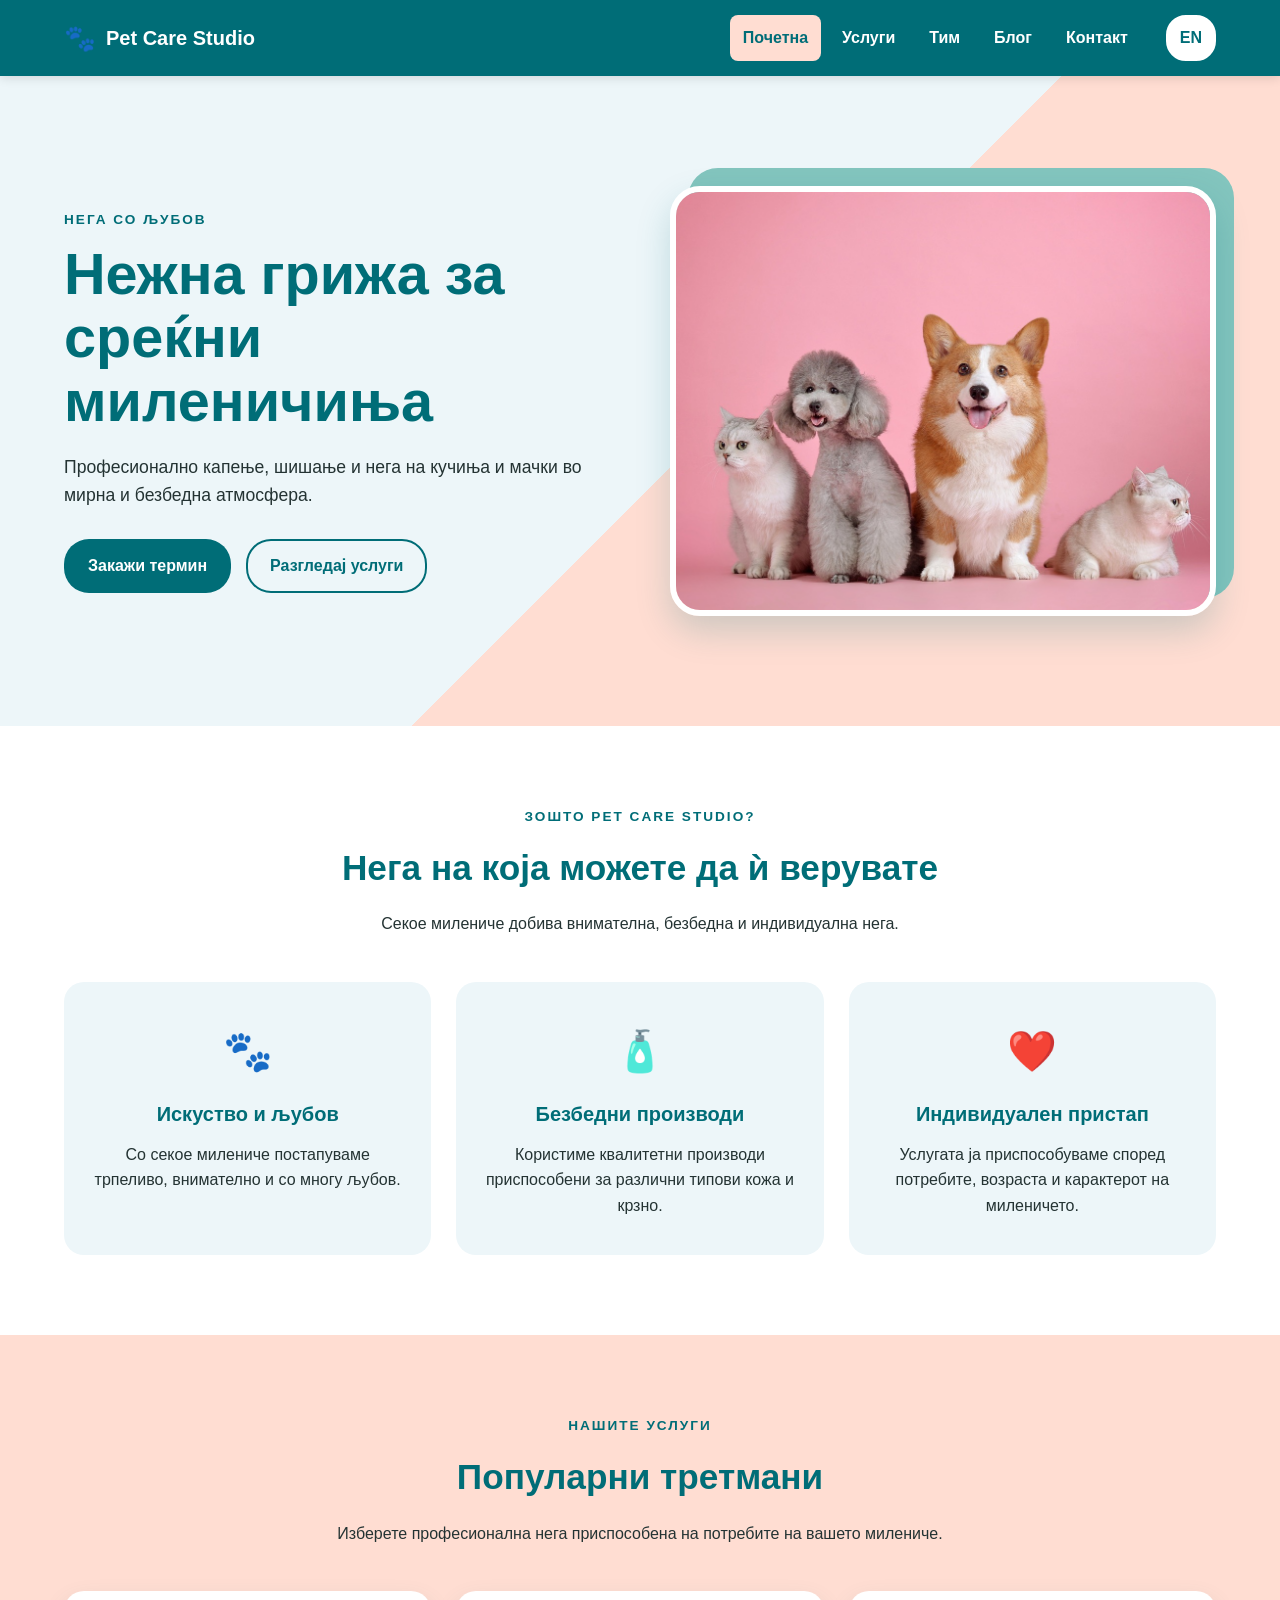
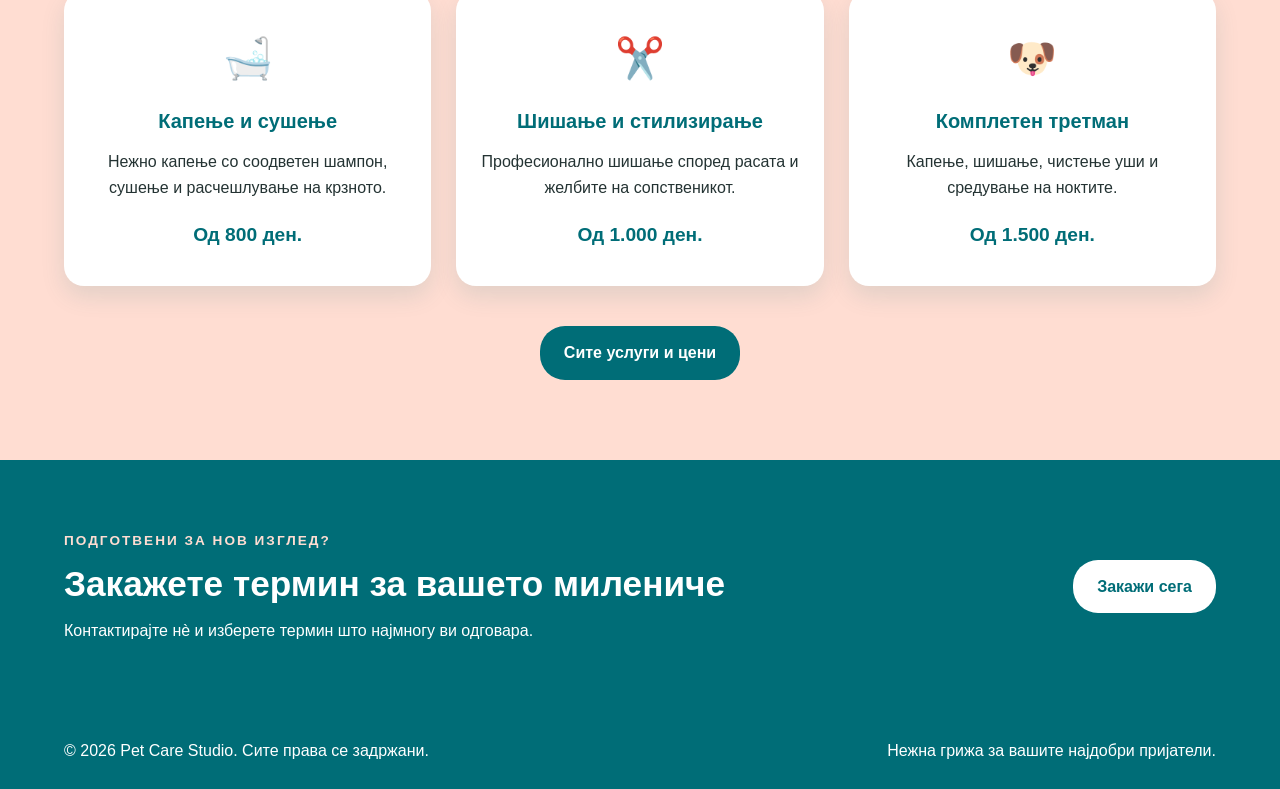
==== index.html @ 3c20f3f0 "Remove unused team stylesheet" ====
<!DOCTYPE html>
<html lang="mk">
<head>
    <meta charset="UTF-8">
    <meta name="viewport" content="width=device-width, initial-scale=1.0">
    <meta name="description" content="Pet Care Studio е салон за професионална нега на кучиња и мачки.">

    <title>Pet Care Studio | Почетна</title>

    <link rel="stylesheet" href="assets/css/global.css">
    <link rel="stylesheet" href="assets/css/home.css">
    <script src="assets/js/main.js" defer></script>

</head>
<body>

<header class="site-header">

    <div class="container header-container">
        <a class="logo" href="index.html">
            <span class="logo-icon">🐾</span>
            <span>Pet Care Studio</span>
        </a>

        <button class="menu-button" id="menu-button" type="button"
                aria-label="Отвори мени"
                aria-expanded="false">
            ☰
        </button>

        <nav class="main-navigation" id="main-navigation" aria-label="Главна навигација">

            <ul>
                <li>
                    <a class="active" href="index.html">Почетна</a>
                </li>
                <li>
                    <a href="services.html">Услуги</a>
                </li>
                <li>
                    <a href="team.html">Тим</a>
                </li>
                <li>
                    <a href="blog.html">Блог</a>
                </li>
                <li>
                    <a href="contact.html">Контакт</a>
                </li>
            </ul>

        </nav>

        <a class="language-button"
           href="en/index.html"
           lang="en">
            EN
        </a>

    </div>
</header>

<main>

    <section class="hero-section">
        <div class="container hero-container">

            <div class="hero-content">
                <p class="section-label">НЕГА СО ЉУБОВ</p>
                <h1>Нежна грижа за среќни миленичиња</h1>
                <p class="hero-description">Професионално капење, шишање и нега на кучиња и мачки во мирна и безбедна атмосфера.</p>

                <div class="hero-buttons">
                    <a class="button primary-button" href="contact.html">Закажи термин</a>
                    <a class="button secondary-button" href="services.html">Разгледај услуги</a>
                </div>
            </div>

            <div class="hero-image">
                <img src="assets/images/hero-pets.jpg" alt="Две кучиња и две мачки на розова позадина">
            </div>

        </div>
    </section>

    <section class="benefits-section">
        <div class="container">

            <div class="section-heading">
                <p class="section-label">ЗОШТО PET CARE STUDIO?</p>
                <h2>Нега на која можете да ѝ верувате</h2>
                <p>
                    Секое милениче добива внимателна, безбедна и
                    индивидуална нега.
                </p>
            </div>

            <div class="benefits-grid">

                <article class="benefit-card">
                    <span class="benefit-icon" aria-hidden="true">🐾</span>
                    <h3>Искуство и љубов</h3>
                    <p>
                        Со секое милениче постапуваме трпеливо,
                        внимателно и со многу љубов.
                    </p>
                </article>

                <article class="benefit-card">
                    <span class="benefit-icon" aria-hidden="true">🧴</span>
                    <h3>Безбедни производи</h3>
                    <p>
                        Користиме квалитетни производи приспособени
                        за различни типови кожа и крзно.
                    </p>
                </article>

                <article class="benefit-card">
                    <span class="benefit-icon" aria-hidden="true">❤️</span>
                    <h3>Индивидуален пристап</h3>
                    <p>
                        Услугата ја приспособуваме според потребите,
                        возраста и карактерот на миленичето.
                    </p>
                </article>

            </div>
        </div>
    </section>


    <section class="services-preview-section">
        <div class="container">

            <div class="section-heading">
                <p class="section-label">НАШИТЕ УСЛУГИ</p>
                <h2>Популарни третмани</h2>
                <p>
                    Изберете професионална нега приспособена
                    на потребите на вашето милениче.
                </p>
            </div>

            <div class="services-preview-grid">

                <article class="service-preview-card">
                    <span class="service-icon" aria-hidden="true">🛁</span>
                    <h3>Капење и сушење</h3>
                    <p>
                        Нежно капење со соодветен шампон,
                        сушење и расчешлување на крзното.
                    </p>
                    <p class="service-price">Од 800 ден.</p>
                </article>

                <article class="service-preview-card">
                    <span class="service-icon" aria-hidden="true">✂️</span>
                    <h3>Шишање и стилизирање</h3>
                    <p>
                        Професионално шишање според расата
                        и желбите на сопственикот.
                    </p>
                    <p class="service-price">Од 1.000 ден.</p>
                </article>

                <article class="service-preview-card">
                    <span class="service-icon" aria-hidden="true">🐶</span>
                    <h3>Комплетен третман</h3>
                    <p>
                        Капење, шишање, чистење уши
                        и средување на ноктите.
                    </p>
                    <p class="service-price">Од 1.500 ден.</p>
                </article>

            </div>

            <div class="section-action">
                <a class="button primary-button" href="services.html">
                    Сите услуги и цени
                </a>
            </div>

        </div>
    </section>

    <section class="appointment-section">
        <div class="container appointment-container">

            <div class="appointment-content">
                <p class="section-label">ПОДГОТВЕНИ ЗА НОВ ИЗГЛЕД?</p>

                <h2>Закажете термин за вашето милениче</h2>

                <p>
                    Контактирајте нè и изберете термин што
                    најмногу ви одговара.
                </p>
            </div>

            <a class="button appointment-button" href="contact.html">
                Закажи сега
            </a>

        </div>
    </section>

</main>

<footer class="site-footer">
    <div class="container footer-container">
        <p>© 2026 Pet Care Studio. Сите права се задржани.</p>
        <p>Нежна грижа за вашите најдобри пријатели.</p>
    </div>
</footer>

</body>
</html>
---- assets/css/global.css ----
:root {
    --primary-color: #006D77;
    --secondary-color: #83C5BE;
    --background-color: #EDF6F9;
    --accent-color: #FFDDD2;
    --text-color: #243333;
    --white-color: #FFFFFF;
}

* {
    box-sizing: border-box;
}

html {
    scroll-behavior: smooth;
}

body {
    margin: 0;
    color: var(--text-color);
    background-color: var(--background-color);
    font-family: Arial, Helvetica, sans-serif;
    font-size: 16px;
    line-height: 1.6;
}

img{
    display: block;
    max-width: 100%;
}

a{
    color: inherit;
    text-decoration: none;
}

ul{
    margin: 0;
    padding: 0;
    list-style: none;
}

button{
    font: inherit;
    cursor: pointer;
}

.container{
    width: 90%;
    max-width: 1200px;
    margin: 0 auto;
}

.site-header{
    position: sticky;
    top: 0;
    z-index: 1000;
    background-color: var(--primary-color);
    box-shadow: 0 2px 10px rgba(0,0,0,0.12);
}

.header-container{
    min-height: 76px;
    display: flex;
    align-items: center;
    gap: 25px;
}

.logo {
    display: flex;
    align-items: center;
    gap: 10px;
    color: var(--white-color);
    font-size: 1.25rem;
    font-weight: bold;
}

.logo-icon {
    font-size: 1.6rem;
}

.main-navigation {
    margin-left: auto;
}

.main-navigation ul {
    display: flex;
    align-items: center;
    gap: 8px;
}

.main-navigation a {
    display: block;
    padding: 10px 13px;
    color: var(--white-color);
    border-radius: 8px;
    font-weight: 600;
    transition: background-color 0.2s ease,
    color 0.2s ease;
}

.main-navigation a:hover,
.main-navigation a.active {
    color: var(--primary-color);
    background-color: var(--accent-color);
}

.language-button {
    padding: 8px 12px;
    color: var(--primary-color);
    background-color: var(--white-color);
    border: 2px solid var(--white-color);
    border-radius: 20px;
    font-weight: bold;
}

.language-button:hover {
    background-color: var(--accent-color);
}

.menu-button {
    display: none;
    margin-left: auto;
    padding: 5px 10px;
    color: var(--white-color);
    background: transparent;
    border: 1px solid var(--white-color);
    border-radius: 6px;
    font-size: 1.5rem;
}

.button {
    display: inline-block;
    padding: 12px 22px;
    border: 2px solid transparent;
    border-radius: 25px;
    font-weight: bold;
    text-align: center;
    transition: background-color 0.2s ease,
    color 0.2s ease,
    transform 0.2s ease;
}

.button:hover {
    transform: translateY(-2px);
}

.primary-button {
    color: var(--white-color);
    background-color: var(--primary-color);
}

.primary-button:hover {
    background-color: var(--secondary-color);
}

.secondary-button {
    color: var(--primary-color);
    background-color: transparent;
    border-color: var(--primary-color);
}

.secondary-button:hover {
    background-color: var(--accent-color);
}

a:focus-visible,
button:focus-visible {
    outline: 3px solid var(--accent-color);
    outline-offset: 3px;
}

.site-footer {
    padding: 25px 0;
    color: var(--white-color);
    background-color: var(--primary-color);
}

.footer-container {
    display: flex;
    justify-content: space-between;
    gap: 20px;
}

.footer-container p {
    margin: 0;
}

@media (max-width: 768px) {
    .header-container {
        position: relative;
        min-height: 68px;
        gap: 12px;
    }

    .menu-button {
        display: block;
    }

    .main-navigation {
        position: absolute;
        top: 68px;
        right: 0;
        left: 0;
        display: none;
        margin-left: 0;
        padding: 15px 5%;
        background-color: var(--primary-color);
        border-top: 1px solid var(--secondary-color);
    }

    /* JavaScript подоцна ќе ја додава класата open */
    .main-navigation.open {
        display: block;
    }

    .main-navigation ul {
        flex-direction: column;
        align-items: stretch;
    }

    .main-navigation a {
        padding: 12px;
        text-align: center;
    }

    .footer-container {
        flex-direction: column;
        text-align: center;
    }
}
---- assets/css/home.css ----
.hero-section {
    min-height: 650px;
    display: flex;
    align-items: center;
    padding: 70px 0;
    background: linear-gradient(
            135deg,
            var(--background-color) 55%,
            var(--accent-color) 55%
    );
}

.hero-container {
    display: grid;
    grid-template-columns: 1fr 1fr;
    gap: 60px;
    align-items: center;
}

.hero-content {
    max-width: 580px;
}

.section-label {
    margin: 0 0 12px;
    color: var(--primary-color);
    font-size: 0.85rem;
    font-weight: bold;
    letter-spacing: 2px;
}

.hero-content h1 {
    margin: 0 0 20px;
    color: var(--primary-color);
    font-size: 3.6rem;
    line-height: 1.1;
}

.hero-description {
    max-width: 520px;
    margin: 0 0 30px;
    color: var(--text-color);
    font-size: 1.1rem;
}

.hero-buttons {
    display: flex;
    flex-wrap: wrap;
    gap: 15px;
}

.hero-image {
    position: relative;
}

.hero-image::before {
    content: "";
    position: absolute;
    top: -18px;
    right: -18px;
    width: 100%;
    height: 100%;
    background-color: var(--secondary-color);
    border-radius: 30px;
}

.hero-image img {
    position: relative;
    z-index: 1;
    width: 100%;
    height: 430px;
    object-fit: cover;
    object-position: center;
    border: 6px solid var(--white-color);
    border-radius: 30px;
    box-shadow: 0 15px 35px rgba(0, 109, 119, 0.20);
}

.benefits-section {
    padding: 80px 0;
    background-color: var(--white-color);
}

.section-heading {
    max-width: 680px;
    margin: 0 auto 45px;
    text-align: center;
}

.section-heading h2 {
    margin: 0 0 15px;
    color: var(--primary-color);
    font-size: 2.2rem;
}

.section-heading > p:last-child {
    margin: 0;
    color: var(--text-color);
}

.benefits-grid {
    display: grid;
    grid-template-columns: repeat(3, 1fr);
    gap: 25px;
}

.benefit-card {
    padding: 35px 25px;
    background-color: var(--background-color);
    border: 2px solid transparent;
    border-radius: 20px;
    text-align: center;
    transition: transform 0.2s ease,
    border-color 0.2s ease;
}

.benefit-card:hover {
    transform: translateY(-5px);
    border-color: var(--secondary-color);
}

.benefit-icon {
    display: inline-block;
    margin-bottom: 15px;
    font-size: 2.5rem;
}

.benefit-card h3 {
    margin: 0 0 12px;
    color: var(--primary-color);
    font-size: 1.25rem;
}

.benefit-card p {
    margin: 0;
}

.services-preview-section {
    padding: 80px 0;
    background-color: var(--accent-color);
}

.services-preview-grid {
    display: grid;
    grid-template-columns: repeat(3, 1fr);
    gap: 25px;
}

.service-preview-card {
    display: flex;
    flex-direction: column;
    padding: 35px 25px;
    background-color: var(--white-color);
    border-radius: 20px;
    box-shadow: 0 10px 25px rgba(0, 109, 119, 0.12);
    text-align: center;
}

.service-icon {
    display: inline-block;
    margin-bottom: 15px;
    font-size: 2.5rem;
}

.service-preview-card h3 {
    margin: 0 0 12px;
    color: var(--primary-color);
    font-size: 1.25rem;
}

.service-preview-card > p:not(.service-price) {
    margin: 0 0 20px;
}

.service-price {
    margin: auto 0 0;
    color: var(--primary-color);
    font-size: 1.2rem;
    font-weight: bold;
}

.section-action {
    margin-top: 40px;
    text-align: center;
}

@media (max-width: 900px) {
    .services-preview-grid {
        grid-template-columns: repeat(2, 1fr);
    }
}

@media (max-width: 600px) {
    .services-preview-section {
        padding: 60px 0;
    }

    .services-preview-grid {
        grid-template-columns: 1fr;
    }
}

.appointment-section {
    padding: 70px 0;
    color: var(--white-color);
    background-color: var(--primary-color);
}

.appointment-container {
    display: flex;
    align-items: center;
    justify-content: space-between;
    gap: 40px;
}

.appointment-content {
    max-width: 700px;
}

.appointment-section .section-label {
    color: var(--accent-color);
}

.appointment-content h2 {
    margin: 0 0 12px;
    font-size: 2.2rem;
    line-height: 1.2;
}

.appointment-content p:last-child {
    margin: 0;
}

.appointment-button {
    flex-shrink: 0;
    color: var(--primary-color);
    background-color: var(--white-color);
}

.appointment-button:hover {
    background-color: var(--accent-color);
}

@media (max-width: 768px) {
    .appointment-section {
        padding: 60px 0;
    }

    .appointment-container {
        flex-direction: column;
        text-align: center;
    }

    .appointment-content h2 {
        font-size: 1.8rem;
    }
}

@media (max-width: 768px) {
    .benefits-section {
        padding: 60px 0;
    }

    .section-heading h2 {
        font-size: 1.8rem;
    }

    .benefits-grid {
        grid-template-columns: 1fr;
    }
}

@media (max-width: 900px) {
    .hero-section {
        min-height: auto;
        padding: 60px 0;
        background: var(--background-color);
    }

    .hero-container {
        grid-template-columns: 1fr;
        gap: 45px;
    }

    .hero-content {
        max-width: 700px;
        text-align: center;
        margin: 0 auto;
    }

    .hero-description {
        margin-right: auto;
        margin-left: auto;
    }

    .hero-buttons {
        justify-content: center;
    }

    .hero-image {
        width: 90%;
        max-width: 650px;
        margin: 0 auto;
    }
}

@media (max-width: 600px) {
    .hero-section {
        padding: 45px 0;
    }

    .hero-content h1 {
        font-size: 2.4rem;
    }

    .hero-description {
        font-size: 1rem;
    }

    .hero-buttons {
        flex-direction: column;
    }

    .hero-buttons .button {
        width: 100%;
    }

    .hero-image {
        width: 100%;
    }

    .hero-image::before {
        top: -10px;
        right: -10px;
    }

    .hero-image img {
        height: 320px;
        border-radius: 20px;
    }
}
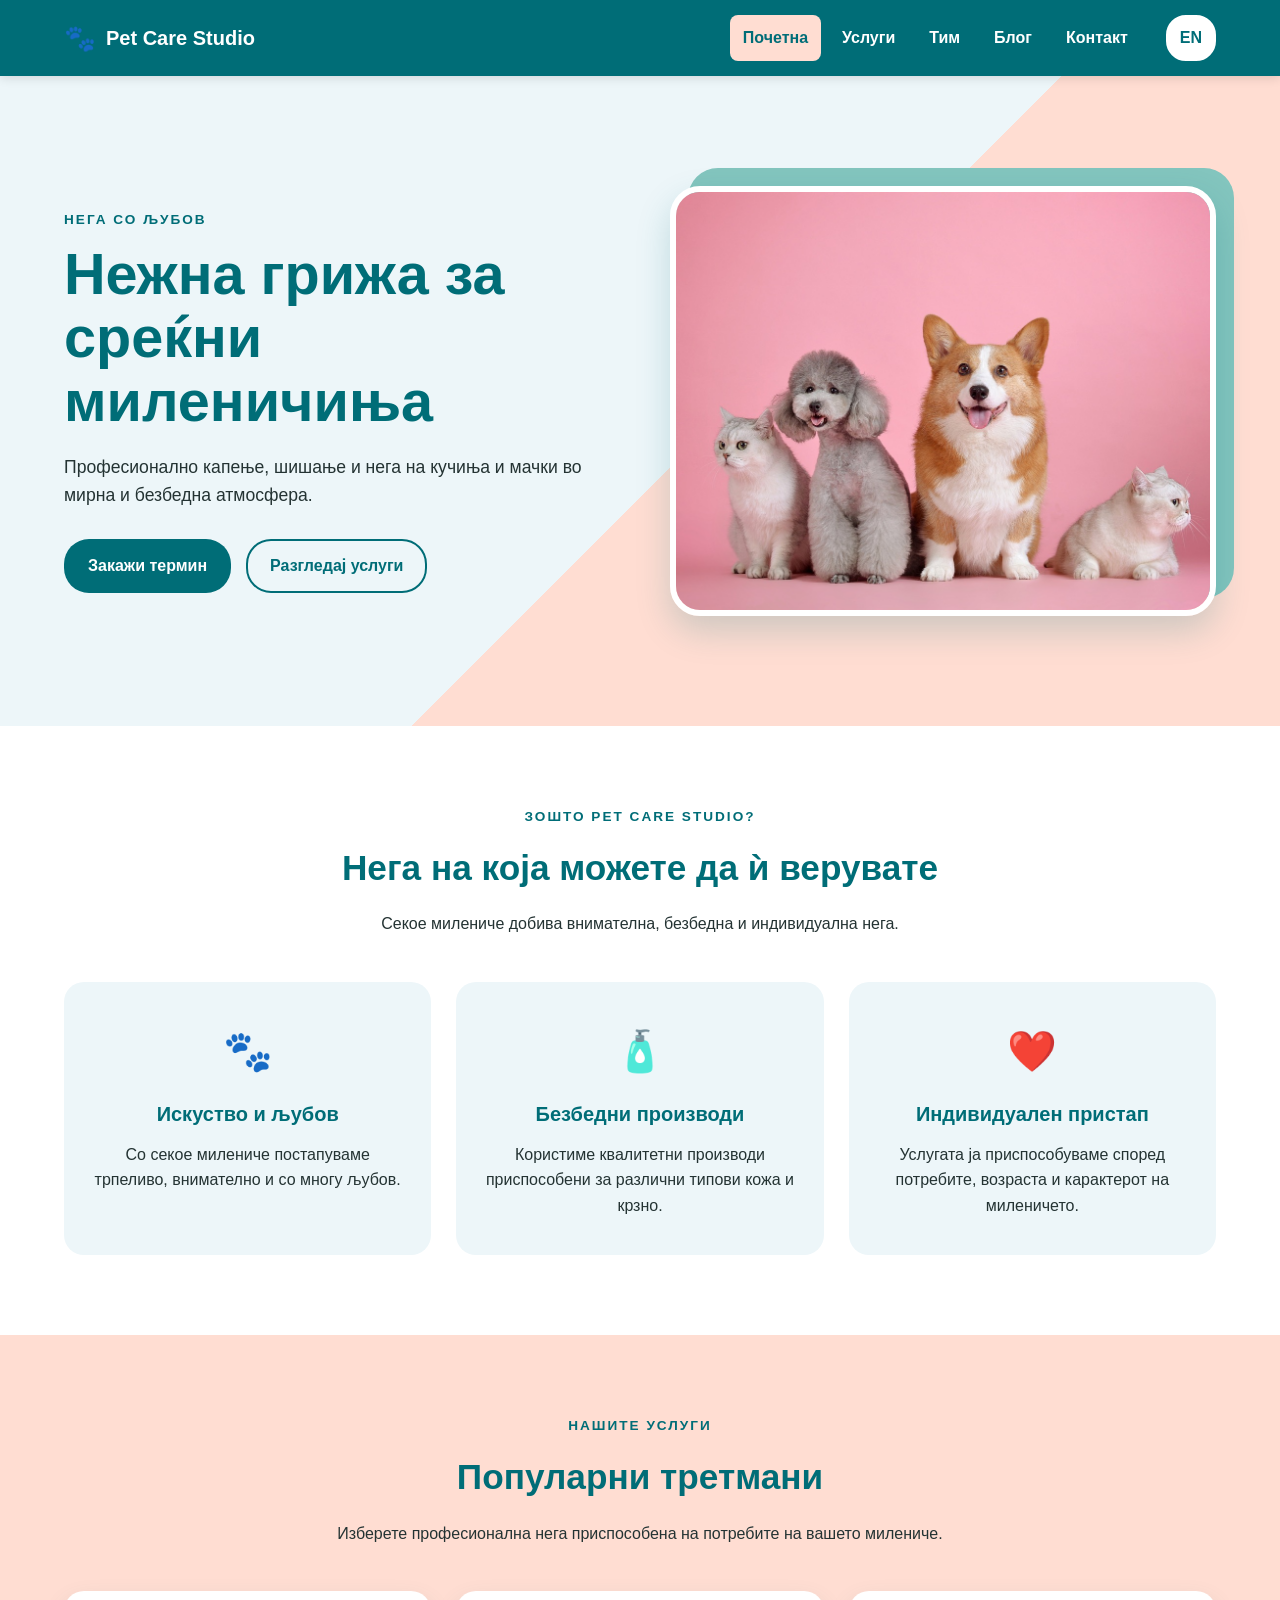
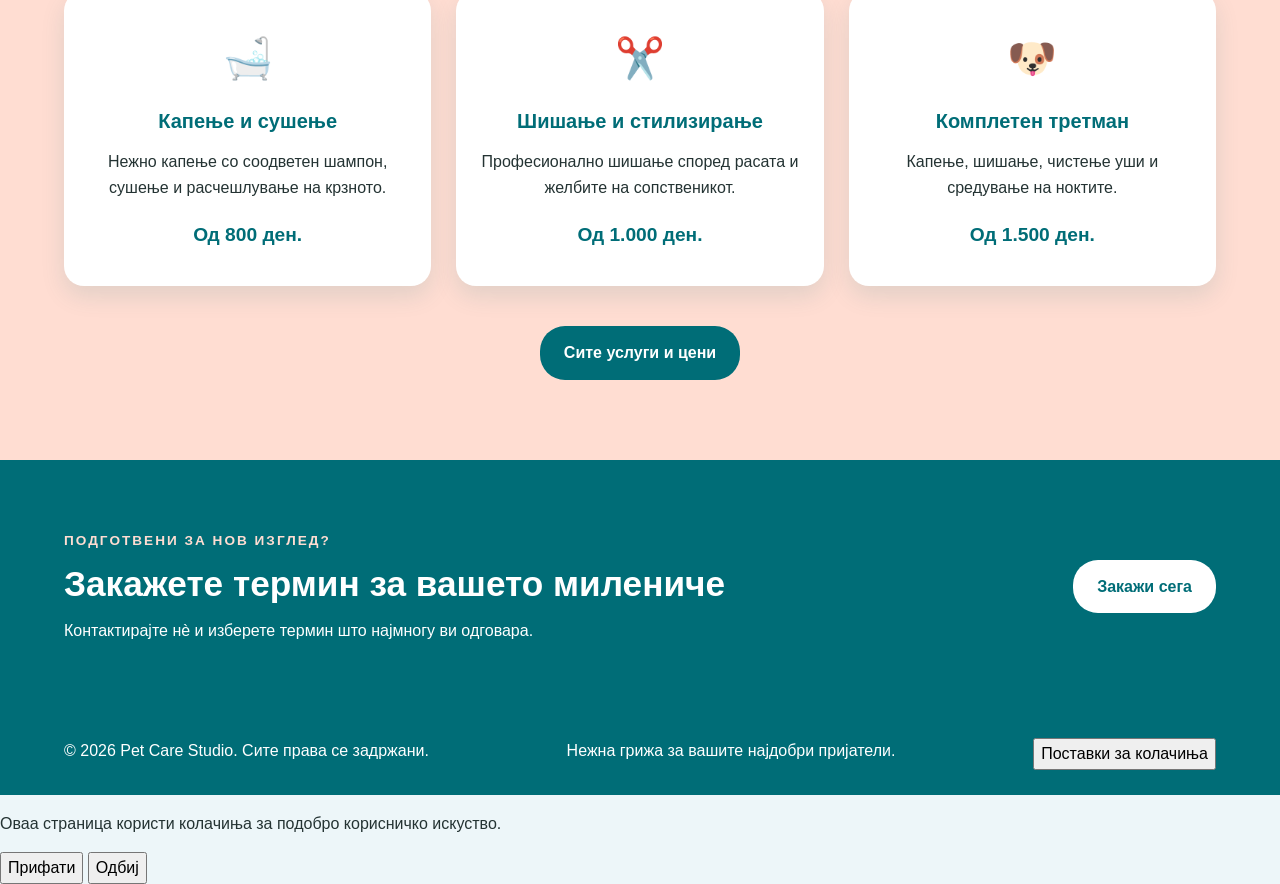
==== commit 6fafa2c9: "Add cookie consent functionality" ====
--- a/index.html
+++ b/index.html
@@ -5,11 +5,14 @@
     <meta name="viewport" content="width=device-width, initial-scale=1.0">
     <meta name="description" content="Pet Care Studio е салон за професионална нега на кучиња и мачки.">
 
-    <title>Pet Care Studio | Почетна</title>
+    <title>Pet Care Studio | Home</title>
 
     <link rel="stylesheet" href="assets/css/global.css">
     <link rel="stylesheet" href="assets/css/home.css">
     <script src="assets/js/main.js" defer></script>
+
+
+    <script src="assets/js/cookies.js" defer></script>
 
 </head>
 <body>
@@ -67,7 +70,8 @@
             <div class="hero-content">
                 <p class="section-label">НЕГА СО ЉУБОВ</p>
                 <h1>Нежна грижа за среќни миленичиња</h1>
-                <p class="hero-description">Професионално капење, шишање и нега на кучиња и мачки во мирна и безбедна атмосфера.</p>
+                <p class="hero-description">Професионално капење, шишање и нега на кучиња и мачки во мирна и безбедна
+                    атмосфера.</p>
 
                 <div class="hero-buttons">
                     <a class="button primary-button" href="contact.html">Закажи термин</a>
@@ -210,6 +214,7 @@
     <div class="container footer-container">
         <p>© 2026 Pet Care Studio. Сите права се задржани.</p>
         <p>Нежна грижа за вашите најдобри пријатели.</p>
+        <button id="cookieSettings">Поставки за колачиња</button>
     </div>
 </footer>
 
--- a/assets/css/global.css
+++ b/assets/css/global.css
@@ -24,42 +24,42 @@
     line-height: 1.6;
 }
 
-img{
+img {
     display: block;
     max-width: 100%;
 }
 
-a{
+a {
     color: inherit;
     text-decoration: none;
 }
 
-ul{
+ul {
     margin: 0;
     padding: 0;
     list-style: none;
 }
 
-button{
+button {
     font: inherit;
     cursor: pointer;
 }
 
-.container{
+.container {
     width: 90%;
     max-width: 1200px;
     margin: 0 auto;
 }
 
-.site-header{
+.site-header {
     position: sticky;
     top: 0;
     z-index: 1000;
     background-color: var(--primary-color);
-    box-shadow: 0 2px 10px rgba(0,0,0,0.12);
-}
-
-.header-container{
+    box-shadow: 0 2px 10px rgba(0, 0, 0, 0.12);
+}
+
+.header-container {
     min-height: 76px;
     display: flex;
     align-items: center;
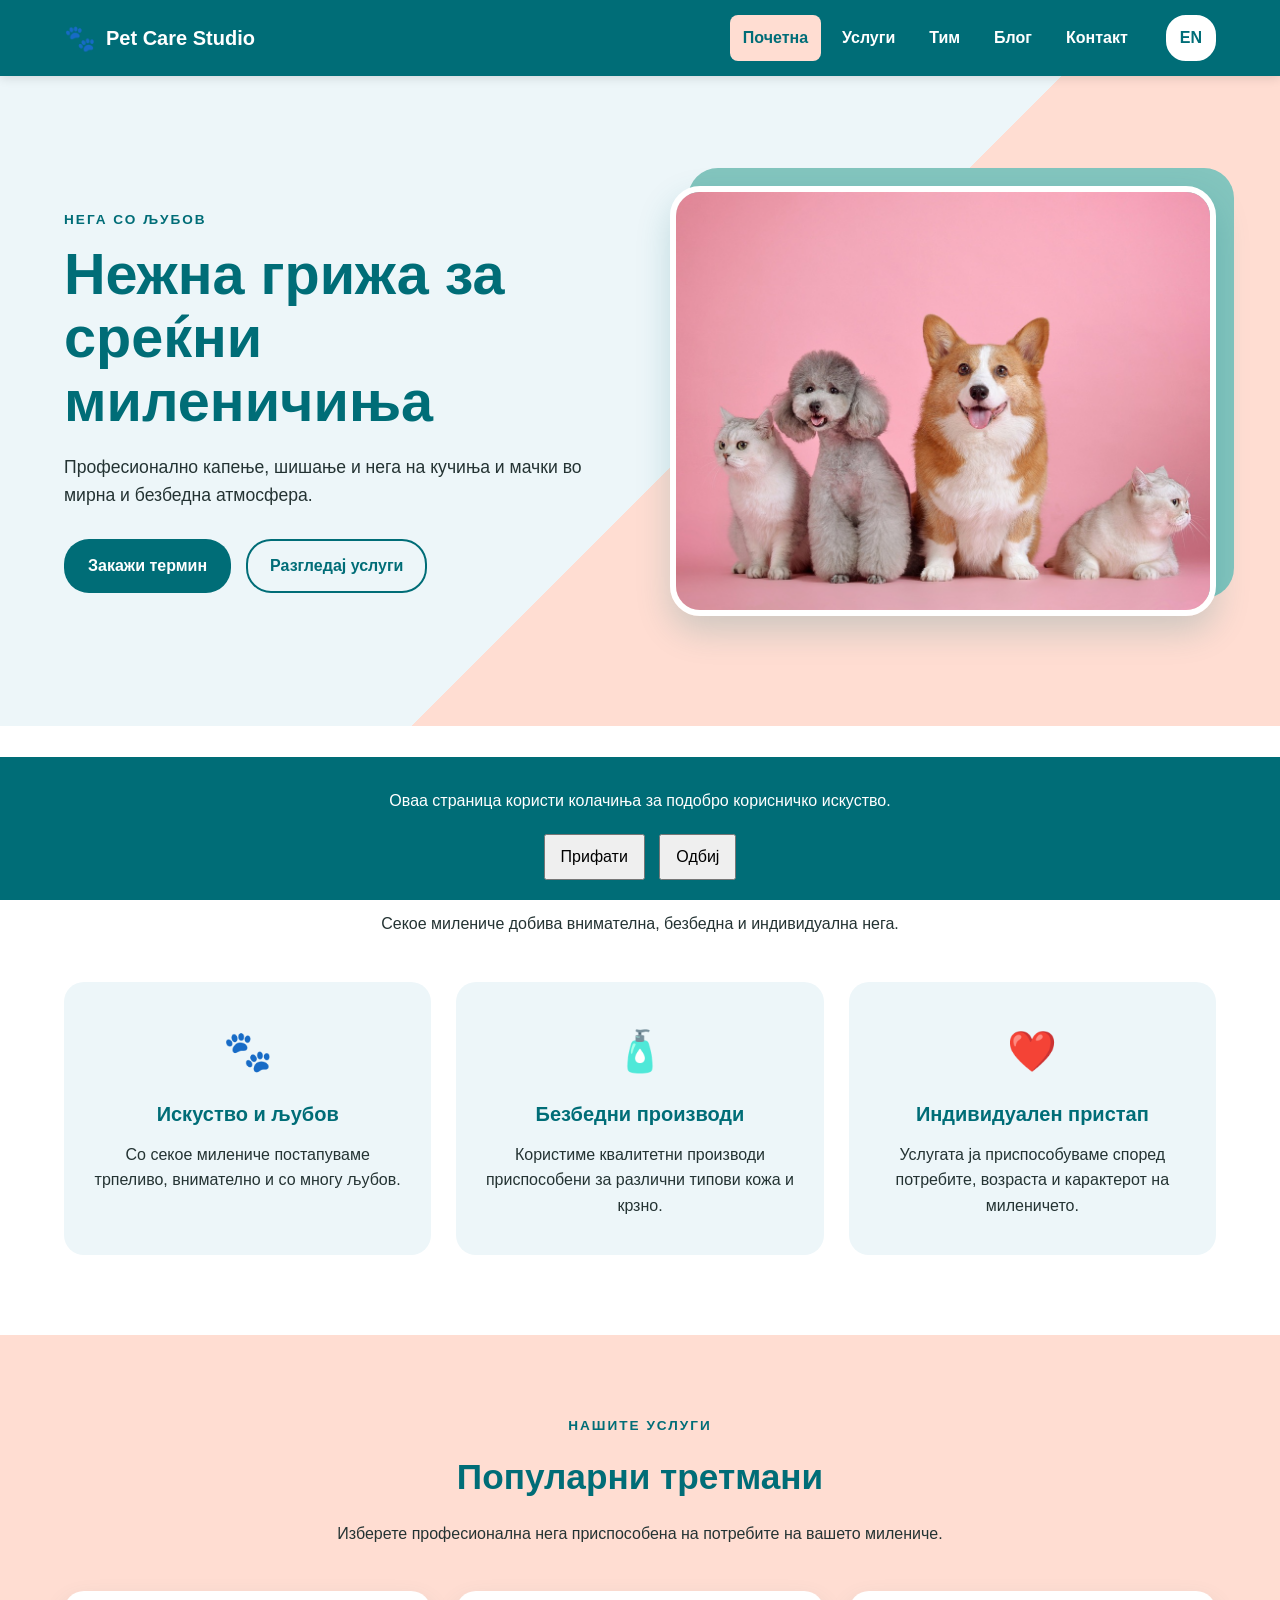
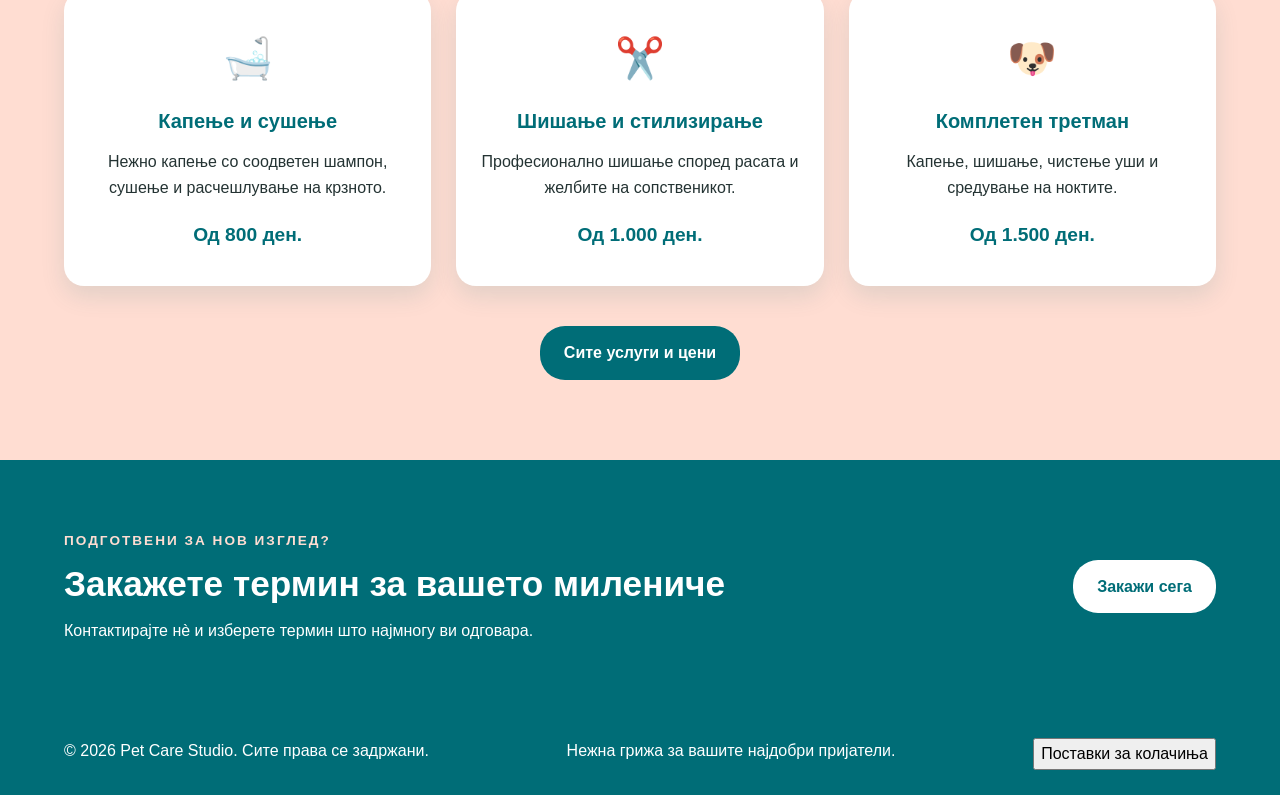
==== commit f71921fb: "Add cookie consent functionality" ====
--- a/index.html
+++ b/index.html
@@ -9,7 +9,9 @@
 
     <link rel="stylesheet" href="assets/css/global.css">
     <link rel="stylesheet" href="assets/css/home.css">
+    <link rel="stylesheet" href="assets/css/cookies.css">
     <script src="assets/js/main.js" defer></script>
+
 
 
     <script src="assets/js/cookies.js" defer></script>
--- a/assets/css/cookies.css
+++ b/assets/css/cookies.css
@@ -0,0 +1,17 @@
+.cookie-banner {
+    position: fixed;
+    bottom: 0;
+    left: 0;
+    right: 0;
+    padding: 15px;
+    background-color: var(--primary-color);
+    color: var(--white-color);
+    text-align: center;
+    z-index: 9999;
+}
+
+.cookie-banner button {
+    margin: 5px;
+    padding: 8px 15px;
+    cursor: pointer;
+}
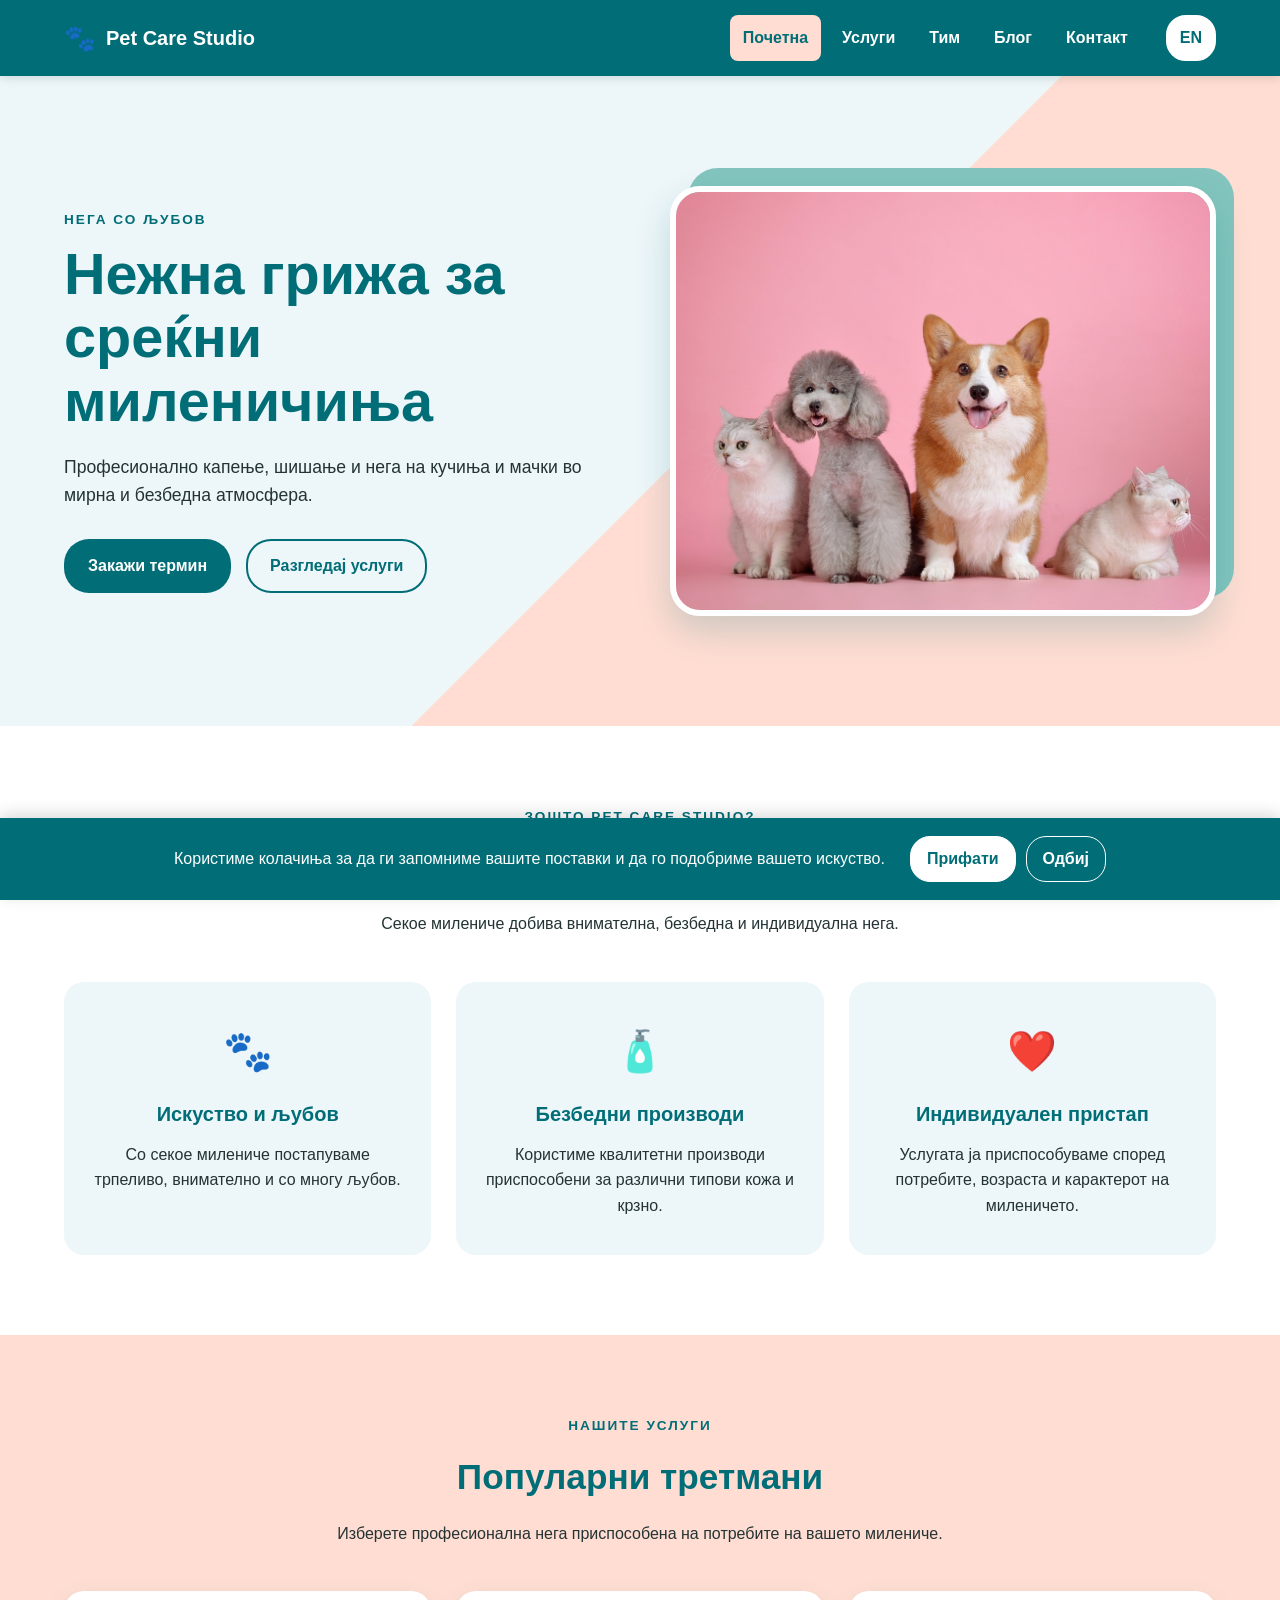
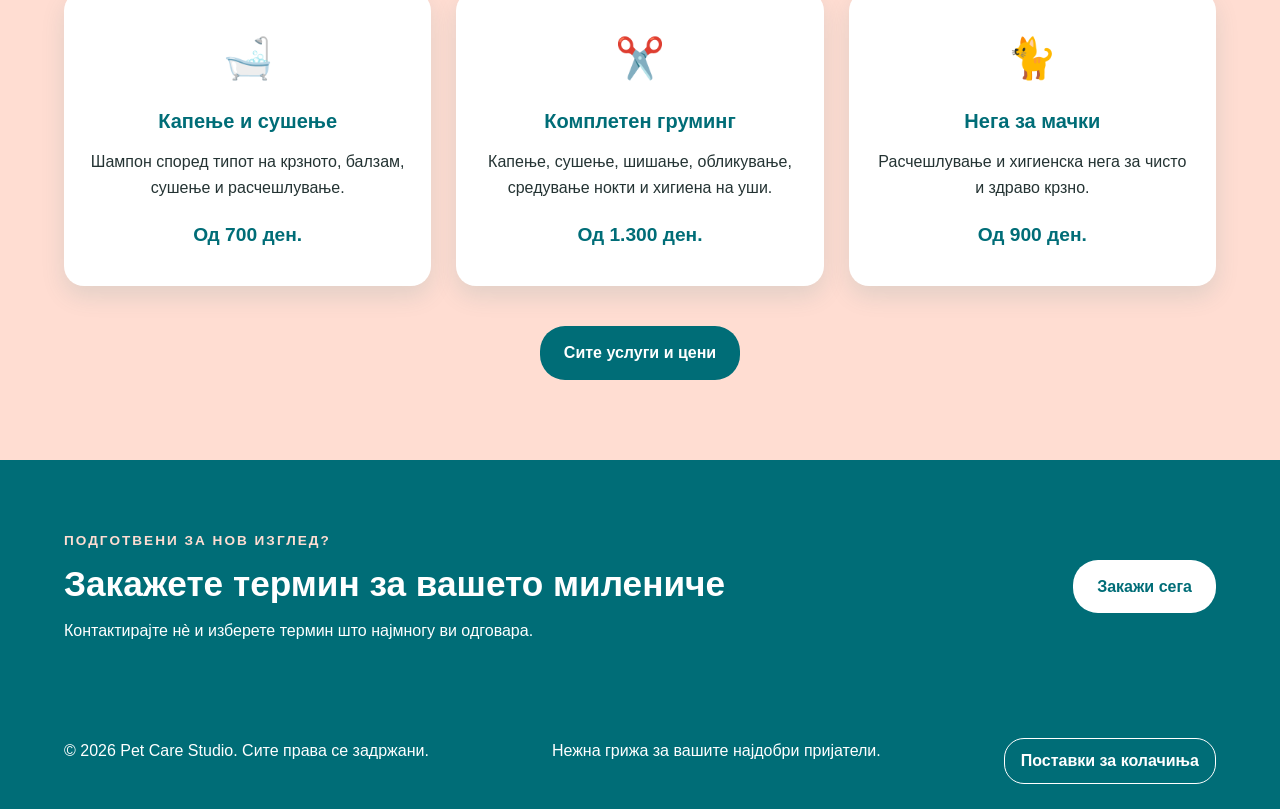
==== commit 2b04c504: "Finalize website and add RepoRun configuration" ====
--- a/index.html
+++ b/index.html
@@ -152,30 +152,30 @@
                     <span class="service-icon" aria-hidden="true">🛁</span>
                     <h3>Капење и сушење</h3>
                     <p>
-                        Нежно капење со соодветен шампон,
-                        сушење и расчешлување на крзното.
-                    </p>
-                    <p class="service-price">Од 800 ден.</p>
+                        Шампон според типот на крзното, балзам,
+                        сушење и расчешлување.
+                    </p>
+                    <p class="service-price">Од 700 ден.</p>
                 </article>
 
                 <article class="service-preview-card">
                     <span class="service-icon" aria-hidden="true">✂️</span>
-                    <h3>Шишање и стилизирање</h3>
-                    <p>
-                        Професионално шишање според расата
-                        и желбите на сопственикот.
-                    </p>
-                    <p class="service-price">Од 1.000 ден.</p>
+                    <h3>Комплетен груминг</h3>
+                    <p>
+                        Капење, сушење, шишање, обликување,
+                        средување нокти и хигиена на уши.
+                    </p>
+                    <p class="service-price">Од 1.300 ден.</p>
                 </article>
 
                 <article class="service-preview-card">
-                    <span class="service-icon" aria-hidden="true">🐶</span>
-                    <h3>Комплетен третман</h3>
-                    <p>
-                        Капење, шишање, чистење уши
-                        и средување на ноктите.
-                    </p>
-                    <p class="service-price">Од 1.500 ден.</p>
+                    <span class="service-icon" aria-hidden="true">🐈</span>
+                    <h3>Нега за мачки</h3>
+                    <p>
+                        Расчешлување и хигиенска нега
+                        за чисто и здраво крзно.
+                    </p>
+                    <p class="service-price">Од 900 ден.</p>
                 </article>
 
             </div>
@@ -216,7 +216,7 @@
     <div class="container footer-container">
         <p>© 2026 Pet Care Studio. Сите права се задржани.</p>
         <p>Нежна грижа за вашите најдобри пријатели.</p>
-        <button id="cookieSettings">Поставки за колачиња</button>
+        <button id="cookieSettings" type="button">Поставки за колачиња</button>
     </div>
 </footer>
 
--- a/assets/css/cookies.css
+++ b/assets/css/cookies.css
@@ -1,17 +1,67 @@
 .cookie-banner {
     position: fixed;
+    right: 0;
     bottom: 0;
     left: 0;
-    right: 0;
-    padding: 15px;
+    z-index: 9999;
+    display: flex;
+    align-items: center;
+    justify-content: center;
+    gap: 25px;
+    padding: 18px 5%;
+    color: var(--white-color);
     background-color: var(--primary-color);
-    color: var(--white-color);
-    text-align: center;
-    z-index: 9999;
+    box-shadow: 0 -4px 15px rgba(0, 0, 0, 0.15);
 }
 
-.cookie-banner button {
-    margin: 5px;
-    padding: 8px 15px;
+.cookie-banner p {
+    margin: 0;
+}
+
+.cookie-buttons {
+    display: flex;
+    gap: 10px;
+}
+
+.cookie-banner button,
+.cookie-settings-button {
+    padding: 9px 16px;
+    border: 1px solid var(--white-color);
+    border-radius: 20px;
+    font: inherit;
+    font-weight: bold;
     cursor: pointer;
+}
+
+.cookie-accept {
+    color: var(--primary-color);
+    background-color: var(--white-color);
+}
+
+.cookie-reject {
+    color: var(--white-color);
+    background-color: transparent;
+}
+
+.cookie-settings-button {
+    color: var(--white-color);
+    background-color: transparent;
+}
+
+.cookie-settings-button:hover,
+.cookie-banner button:hover {
+    color: var(--primary-color);
+    background-color: var(--accent-color);
+}
+
+@media (max-width: 600px) {
+    .cookie-banner {
+        flex-direction: column;
+        gap: 12px;
+        text-align: center;
+    }
+
+    .cookie-buttons {
+        justify-content: center;
+    }
 }
